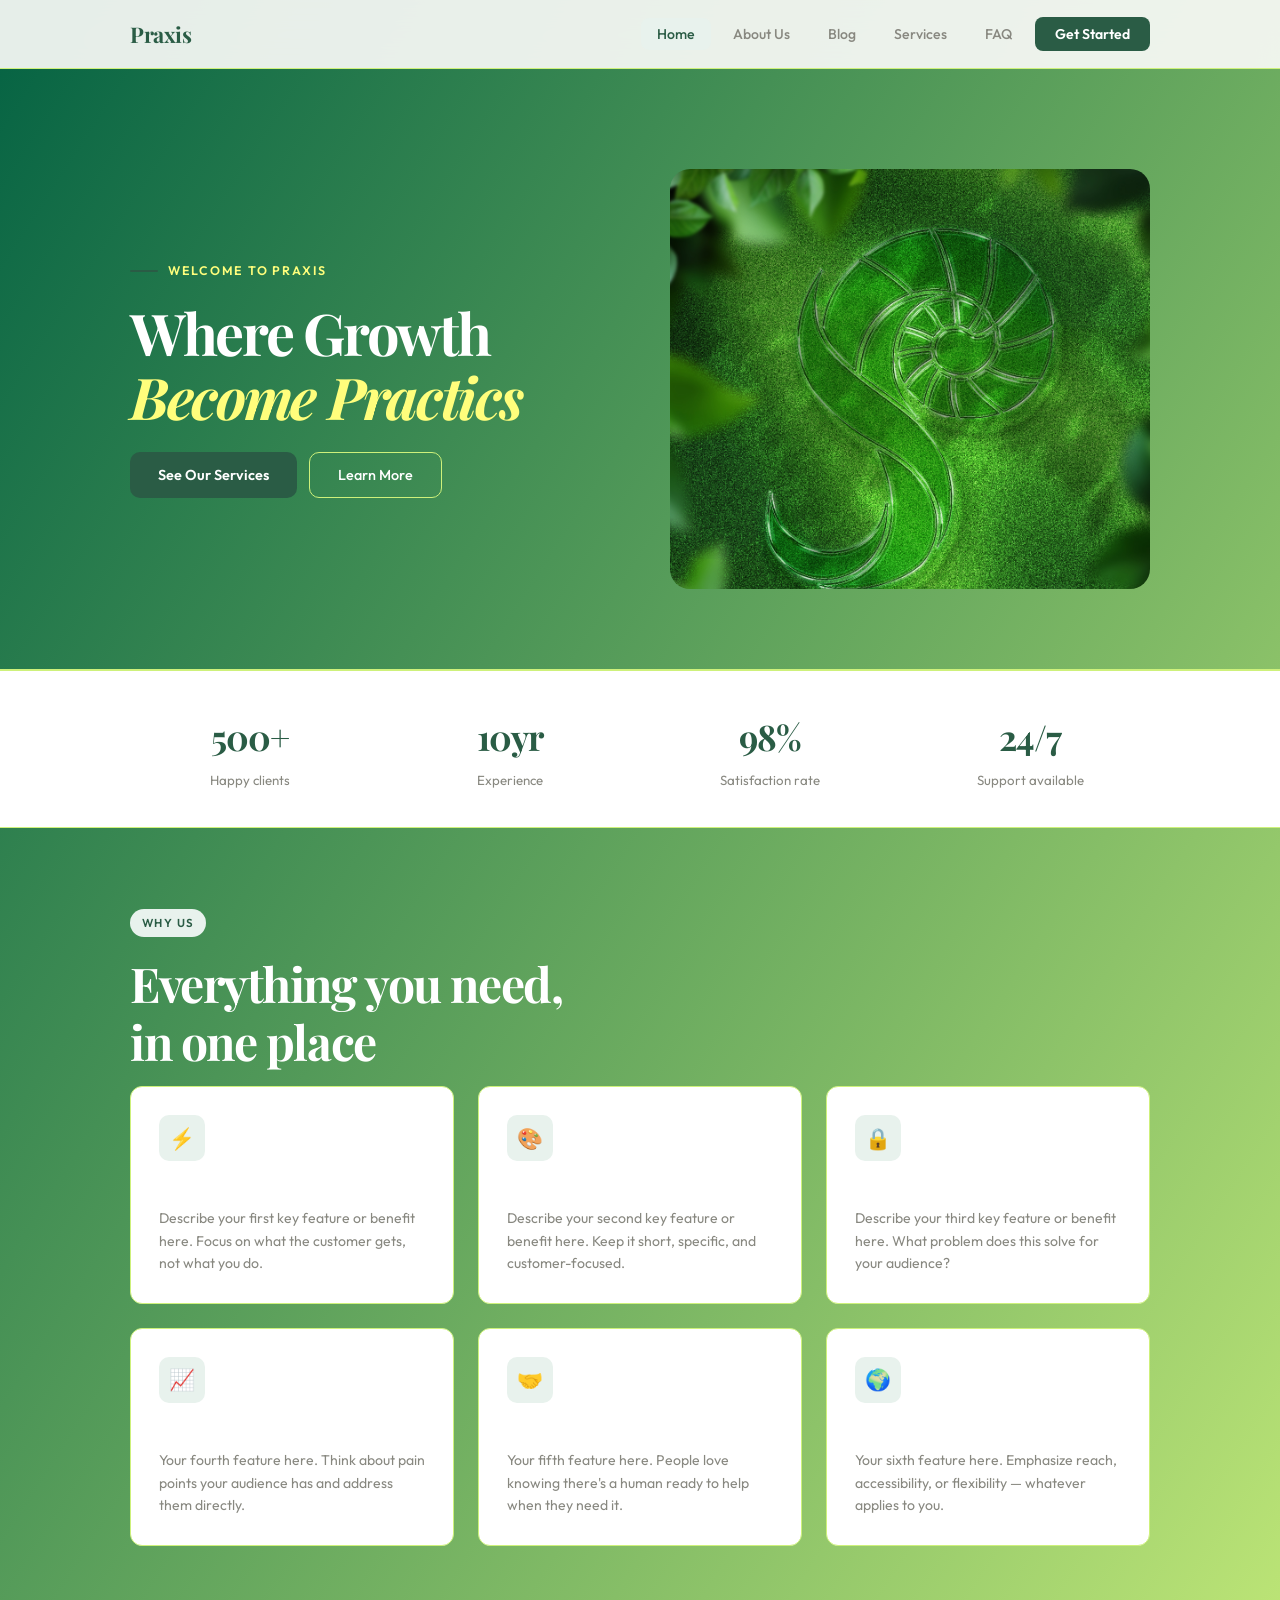
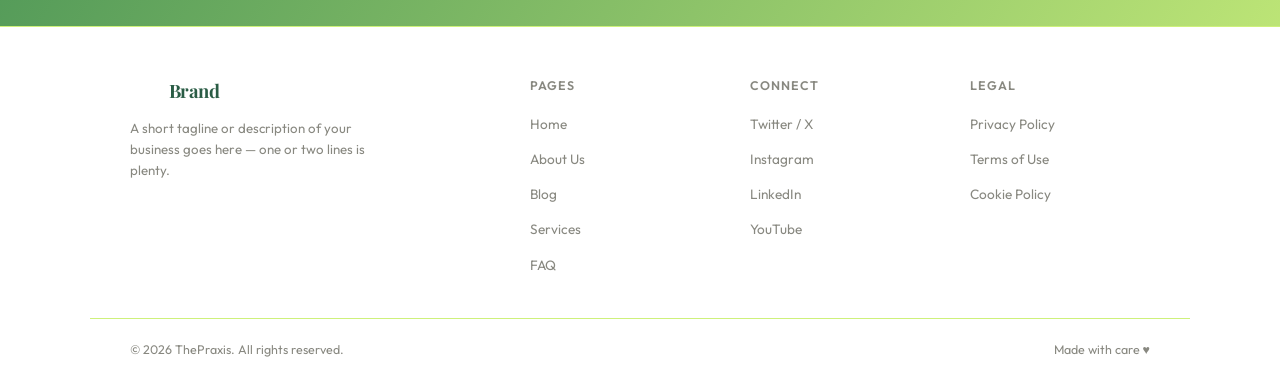
==== index.html @ 830e6081 "update the name and add js file" ====
<!DOCTYPE html>
<html lang="en">
<head>
  <meta charset="UTF-8" />
  <meta name="viewport" content="width=device-width, initial-scale=1.0" />
  <title>Praxis</title>
  <link rel="stylesheet" href="home.css">
  <link href="https://fonts.googleapis.com/css2?family=Playfair+Display:wght@400;600;700&family=Outfit:wght@300;400;500;600&display=swap" rel="stylesheet" />
</head>
<body>

<!--Nav Bar-->
<nav>
  <div class="nav-inner">
    <div class="logo"><span>Praxis</span></div>

    <ul class="nav-links">
      <li><button onclick="showPage('home')" class="active" id="nav-home">Home</button></li>
      <li><button onclick="showPage('about')" id="nav-about">About Us</button></li>
      <li><button onclick="showPage('blog')" id="nav-blog">Blog</button></li>
      <li><button onclick="showPage('services')" id="nav-services">Services</button></li>
      <li><button onclick="showPage('faq')" id="nav-faq">FAQ</button></li>
      <li><button class="nav-cta">Get Started</button></li>
    </ul>

    <button class="hamburger" onclick="toggleMenu(this)">
      <span></span><span></span><span></span>
    </button>
  </div>
</nav>

<!--Homepage-->
<div class="page active" id="page-home">

  <!--First half of the page -->
  <div class="hero">
    <div>
      <div class="hero-eyebrow animate-in">Welcome to Praxis</div>
      <h1 class="animate-in"> Where Growth <em> Become Practics</em></h1>
      <div class="hero-actions animate-in">
        <button class="btn-primary" onclick="showPage('services')">See Our Services</button>
        <button class="btn-secondary" onclick="showPage('about')">Learn More</button>
      </div>
    </div>
    <div class="hero-visual animate-in"></div>
  </div>

  <hr class="divider" />

  <!-- Random stats maybe??? -->
  <div class="stats-strip">
    <div class="stats-inner"> 
      <div><div class="stat-num">500+</div><div class="stat-label">Happy clients</div></div>
      <div><div class="stat-num">10yr</div><div class="stat-label">Experience</div></div>
      <div><div class="stat-num">98%</div><div class="stat-label">Satisfaction rate</div></div>
      <div><div class="stat-num">24/7</div><div class="stat-label">Support available</div></div>
    </div>
  </div>

  <!-- Features -->
  <div class="section">
    <div class="section-label">Why us</div>
    <h2 class="section-title">Everything you need,<br>in one place</h2>
    

    <div class="features-grid">
      <div class="feature-card">
        <div class="feature-icon">⚡</div>
        <h3>Fast & Reliable</h3>
        <p>Describe your first key feature or benefit here. Focus on what the customer gets, not what you do.</p>
      </div>
      <div class="feature-card">
        <div class="feature-icon">🎨</div>
        <h3>Beautifully Crafted</h3>
        <p>Describe your second key feature or benefit here. Keep it short, specific, and customer-focused.</p>
      </div>
      <div class="feature-card">
        <div class="feature-icon">🔒</div>
        <h3>Secure & Trusted</h3>
        <p>Describe your third key feature or benefit here. What problem does this solve for your audience?</p>
      </div>
      <div class="feature-card">
        <div class="feature-icon">📈</div>
        <h3>Built to Scale</h3>
        <p>Your fourth feature here. Think about pain points your audience has and address them directly.</p>
      </div>
      <div class="feature-card">
        <div class="feature-icon">🤝</div>
        <h3>Personal Support</h3>
        <p>Your fifth feature here. People love knowing there's a human ready to help when they need it.</p>
      </div>
      <div class="feature-card">
        <div class="feature-icon">🌍</div>
        <h3>Available Anywhere</h3>
        <p>Your sixth feature here. Emphasize reach, accessibility, or flexibility — whatever applies to you.</p>
      </div>
    </div>
  </div>

</div>

<!--About Page-->
<div class="page" id="page-about">

  <div class="about-hero">
    <div class="about-visual animate-in">👋</div>
    <div class="about-text">
      <div class="section-label animate-in">Our story</div>
      <h2 class="animate-in">We're a team that cares about doing great work</h2>
      <p class="animate-in">This is where you tell your story. Who are you, what do you believe in, and why did you start this? Be genuine — people connect with real stories more than polished corporate copy.</p>
      <p class="animate-in">Add another paragraph here with more depth. Talk about your journey, your mission, or what drives your team every day. This is your chance to build trust.</p>
      <button class="btn-primary animate-in" onclick="showPage('services')">See What We Offer →</button>
    </div>
  </div>

  <hr class="divider" />

  <div class="section">
    <div class="section-label">What we stand for</div>
    <h2 class="section-title">Our values</h2>
    <p class="section-sub">These are the principles that guide every decision we make and every project we take on.</p>

    <div class="values-grid">
      <div class="value-card">
        <h4>🌱 Value One</h4>
        <p>Describe this core value and what it means in practice for your team and your clients. Keep it authentic.</p>
      </div>
      <div class="value-card">
        <h4>💡 Value Two</h4>
        <p>Describe this core value and what it means in practice for your team and your clients. Keep it authentic.</p>
      </div>
      <div class="value-card">
        <h4>🤲 Value Three</h4>
        <p>Describe this core value and what it means in practice for your team and your clients. Keep it authentic.</p>
      </div>
      <div class="value-card">
        <h4>🔥 Value Four</h4>
        <p>Describe this core value and what it means in practice for your team and your clients. Keep it authentic.</p>
      </div>
    </div>
  </div>

  <hr class="divider" />

  <div class="section">
    <div class="section-label">The people</div>
    <h2 class="section-title">Meet the team</h2>
    <p class="section-sub">Real humans who are passionate about what they do. Add or remove cards to match your team size.</p>

    <div class="team-grid">
      <div class="team-card">
        <div class="team-avatar">👤</div>
        <div class="team-name">Your Name</div>
        <div class="team-role">Founder & CEO</div>
        <div class="team-bio">A short sentence or two about this person — their background, what they bring to the team.</div>
      </div>
      <div class="team-card">
        <div class="team-avatar">👤</div>
        <div class="team-name">Team Member</div>
        <div class="team-role">Head of Design</div>
        <div class="team-bio">A short sentence or two about this person — their background, what they bring to the team.</div>
      </div>
      <div class="team-card">
        <div class="team-avatar">👤</div>
        <div class="team-name">Team Member</div>
        <div class="team-role">Lead Developer</div>
        <div class="team-bio">A short sentence or two about this person — their background, what they bring to the team.</div>
      </div>
    </div>
  </div>

</div>

<!--Blog section -->
<div class="page" id="page-blog">
  <div class="section">
    <div class="section-label animate-in">From the blog</div>
    <h2 class="section-title animate-in">Latest articles</h2>
    <p class="section-sub animate-in">Thoughts, guides, and updates from our team. Replace these with your real posts.</p>

    <div class="blog-grid">
      <div class="blog-card">
        <div class="blog-thumb g1">✍️</div>
        <div class="blog-content">
          <div class="blog-tag">Category</div>
          <div class="blog-title">Your first blog post title goes right here</div>
          <div class="blog-excerpt">A short excerpt that gives the reader a preview of what they'll learn. Make it enticing — one or two sentences.</div>
          <div class="blog-meta">
            <span>Jan 12, 2026</span>
            <a href="#" class="read-more">Read more →</a>
          </div>
        </div>
      </div>
      <div class="blog-card">
        <div class="blog-thumb g2">💡</div>
        <div class="blog-content">
          <div class="blog-tag">Tips</div>
          <div class="blog-title">A second article with a compelling headline</div>
          <div class="blog-excerpt">Draw the reader in with a short, punchy preview. What will they take away from this post?</div>
          <div class="blog-meta">
            <span>Jan 5, 2026</span>
            <a href="#" class="read-more">Read more →</a>
          </div>
        </div>
      </div>
      <div class="blog-card">
        <div class="blog-thumb g3">🚀</div>
        <div class="blog-content">
          <div class="blog-tag">News</div>
          <div class="blog-title">Third post — keep headlines under 10 words</div>
          <div class="blog-excerpt">Short excerpts work best. Give just enough info to spark curiosity and earn the click.</div>
          <div class="blog-meta">
            <span>Dec 28, 2025</span>
            <a href="#" class="read-more">Read more →</a>
          </div>
        </div>
      </div>
      <div class="blog-card">
        <div class="blog-thumb g4">🎯</div>
        <div class="blog-content">
          <div class="blog-tag">Guide</div>
          <div class="blog-title">A fourth article you can customize freely</div>
          <div class="blog-excerpt">Add as many blog cards as you need. Duplicate the HTML block above and change the content.</div>
          <div class="blog-meta">
            <span>Dec 15, 2025</span>
            <a href="#" class="read-more">Read more →</a>
          </div>
        </div>
      </div>
      <div class="blog-card">
        <div class="blog-thumb g5">📖</div>
        <div class="blog-content">
          <div class="blog-tag">Story</div>
          <div class="blog-title">Fifth post — share something valuable here</div>
          <div class="blog-excerpt">The best blog content teaches something, tells a story, or solves a real problem your audience has.</div>
          <div class="blog-meta">
            <span>Nov 30, 2025</span>
            <a href="#" class="read-more">Read more →</a>
          </div>
        </div>
      </div>
      <div class="blog-card">
        <div class="blog-thumb g6">🌐</div>
        <div class="blog-content">
          <div class="blog-tag">Insights</div>
          <div class="blog-title">Sixth post to round out the grid nicely</div>
          <div class="blog-excerpt">Six cards fill the grid perfectly in three columns. Add more below if your blog grows.</div>
          <div class="blog-meta">
            <span>Nov 18, 2025</span>
            <a href="#" class="read-more">Read more →</a>
          </div>
        </div>
      </div>
    </div>
  </div>
</div>

<!--Services -->
<div class="page" id="page-services">
  <div class="section">
    <div class="section-label animate-in">What we do</div>
    <h2 class="section-title animate-in">Our services</h2>
    <p class="section-sub animate-in">Add, remove, or rename these service cards to match what you actually offer.</p>

    <div class="services-grid" style="margin-bottom: 70px;">
      <div class="service-card">
        <div class="service-icon">🎨</div>
        <div class="service-info">
          <h3>Service One</h3>
          <p>Describe this service clearly. What do you do, who is it for, and what result does the client get? One to three sentences works well here.</p>
          <a href="#" class="service-link">Learn more →</a>
        </div>
      </div>
      <div class="service-card">
        <div class="service-icon">💻</div>
        <div class="service-info">
          <h3>Service Two</h3>
          <p>Describe this service clearly. What do you do, who is it for, and what result does the client get? One to three sentences works well here.</p>
          <a href="#" class="service-link">Learn more →</a>
        </div>
      </div>
      <div class="service-card">
        <div class="service-icon">📊</div>
        <div class="service-info">
          <h3>Service Three</h3>
          <p>Describe this service clearly. What do you do, who is it for, and what result does the client get? One to three sentences works well here.</p>
          <a href="#" class="service-link">Learn more →</a>
        </div>
      </div>
      <div class="service-card">
        <div class="service-icon">🔧</div>
        <div class="service-info">
          <h3>Service Four</h3>
          <p>Describe this service clearly. What do you do, who is it for, and what result does the client get? One to three sentences works well here.</p>
          <a href="#" class="service-link">Learn more →</a>
        </div>
      </div>
    </div>

    <hr class="divider" style="margin-bottom: 60px;" />

    <div class="section-label">Pricing</div>
    <h2 class="section-title">Simple, honest pricing</h2>
    <p class="section-sub">No hidden fees. Pick the plan that fits. Update the prices and features to match your offerings.</p>

    <div class="pricing-grid">
      <div class="pricing-card">
        <div class="plan-name">Starter</div>
        <div class="plan-price">$0</div>
        <div class="plan-period">per month</div>
        <ul class="plan-features">
          <li class="plan-feature">Feature one</li>
          <li class="plan-feature">Feature two</li>
          <li class="plan-feature">Feature three</li>
          <li class="plan-feature">Email support</li>
        </ul>
        <button class="plan-btn plan-btn-outline">Get started free</button>
      </div>
      <div class="pricing-card featured">
        <div class="plan-name">Pro</div>
        <div class="plan-price">$49</div>
        <div class="plan-period">per month</div>
        <ul class="plan-features">
          <li class="plan-feature">Everything in Starter</li>
          <li class="plan-feature">Feature four</li>
          <li class="plan-feature">Feature five</li>
          <li class="plan-feature">Priority support</li>
        </ul>
        <button class="plan-btn plan-btn-white">Start Pro plan</button>
      </div>
      <div class="pricing-card">
        <div class="plan-name">Enterprise</div>
        <div class="plan-price">Custom</div>
        <div class="plan-period">contact us</div>
        <ul class="plan-features">
          <li class="plan-feature">Everything in Pro</li>
          <li class="plan-feature">Custom integrations</li>
          <li class="plan-feature">Dedicated manager</li>
          <li class="plan-feature">SLA guarantee</li>
        </ul>
        <button class="plan-btn plan-btn-outline">Talk to sales</button>
      </div>
    </div>
  </div>
</div>

<!--FAQ -->
<div class="page" id="page-faq">
  <div class="section">
    <div class="section-label animate-in">Got questions?</div>
    <h2 class="section-title animate-in">Frequently asked questions</h2>
    <p class="section-sub animate-in">Add your own questions and answers below. These should address the most common things your audience wants to know.</p>

    <div class="faq-list">
      <div class="faq-item">
        <button class="faq-q" onclick="toggleFaq(this)">
          What is your most frequently asked question?
          <span class="faq-arrow">▼</span>
        </button>
        <div class="faq-a">Write a clear, helpful answer here. Avoid jargon — answer the way you'd explain it to a friend. You can add as much detail as needed, but try to keep answers concise and scannable.</div>
      </div>
      <div class="faq-item">
        <button class="faq-q" onclick="toggleFaq(this)">
          How does your process work from start to finish?
          <span class="faq-arrow">▼</span>
        </button>
        <div class="faq-a">Explain your process step by step here. People want to know what to expect before they commit. A clear process description builds confidence and reduces friction.</div>
      </div>
      <div class="faq-item">
        <button class="faq-q" onclick="toggleFaq(this)">
          What is your pricing and are there any hidden fees?
          <span class="faq-arrow">▼</span>
        </button>
        <div class="faq-a">Be transparent about pricing here. If you have multiple plans, reference the Services page. Mention what's included, what's not, and any common add-ons people ask about.</div>
      </div>
      <div class="faq-item">
        <button class="faq-q" onclick="toggleFaq(this)">
          How long does it typically take to see results?
          <span class="faq-arrow">▼</span>
        </button>
        <div class="faq-a">Set realistic expectations here. Be honest about timelines — over-promising leads to disappointed clients. If it varies, explain what factors affect the timeline.</div>
      </div>
      <div class="faq-item">
        <button class="faq-q" onclick="toggleFaq(this)">
          Do you offer refunds or a satisfaction guarantee?
          <span class="faq-arrow">▼</span>
        </button>
        <div class="faq-a">Clearly state your policy here. A clear, fair refund policy removes a major barrier to purchase. If you offer a guarantee, spell out exactly what it covers.</div>
      </div>
      <div class="faq-item">
        <button class="faq-q" onclick="toggleFaq(this)">
          How can I get in touch with your team?
          <span class="faq-arrow">▼</span>
        </button>
        <div class="faq-a">List your contact options here — email, phone, chat, etc. Include expected response times so people know what to expect. You can also link to a contact form if you have one.</div>
      </div>
    </div>

    <!-- Contact strip -->
    <div class="contact-strip">
      <div>
        <h3>Still have questions?</h3>
        <p>We're happy to help — just send us a message and we'll get back to you quickly.</p>
      </div>
      <a href="mailto:hello@yourdomain.com" class="contact-email">📧 hello@yourdomain.com</a>
    </div>

  </div>
</div>

<!--Header-->
<footer>
  <div class="footer-inner">
    <div class="footer-brand">
      <div class="logo">Your<span>Brand</span></div>
      <p>A short tagline or description of your business goes here — one or two lines is plenty.</p>
    </div>
    <div class="footer-col">
      <h5>Pages</h5>
      <ul>
        <li><button onclick="showPage('home')">Home</button></li>
        <li><button onclick="showPage('about')">About Us</button></li>
        <li><button onclick="showPage('blog')">Blog</button></li>
        <li><button onclick="showPage('services')">Services</button></li>
        <li><button onclick="showPage('faq')">FAQ</button></li>
      </ul>
    </div>
    <div class="footer-col">
      <h5>Connect</h5>
      <ul>
        <li><button>Twitter / X</button></li>
        <li><button>Instagram</button></li>
        <li><button>LinkedIn</button></li>
        <li><button>YouTube</button></li>
      </ul>
    </div>
    <div class="footer-col">
      <h5>Legal</h5>
      <ul>
        <li><button>Privacy Policy</button></li>
        <li><button>Terms of Use</button></li>
        <li><button>Cookie Policy</button></li>
      </ul>
    </div>
  </div>
  <div class="footer-bottom">
    <span>© 2026 ThePraxis. All rights reserved.</span>
    <span>Made with care ♥</span>
  </div>
</footer>
<script src="index.js"></script>
</body>
</html>
---- home.css ----
:root {
    --bg: linear-gradient(to bottom right, #046243, #CEF17B);
    --white: #ffffff;
    --text: #FFF;
    --text-muted: #888880;
    --accent: #2a5c45;
    --accent-light: #e8f2ed;
    --border: #CEF17B;
    --radius: 12px;
    --font-display: 'Playfair Display', Georgia, serif;
    --font-body: 'Outfit', sans-serif;
  }

  *, *::before, *::after { box-sizing: border-box; margin: 0; padding: 0; }
  html { scroll-behavior: smooth; }

  body {
    background: var(--bg);
    color: var(--text);
    font-family: var(--font-body);
    font-weight: 400;
    line-height: 1.7;
    background-size: cover;
    background-repeat: no-repeat;

  }

  a { color: inherit; text-decoration: none; }
  img { max-width: 100%; display: block; }
  button { cursor: pointer; font-family: inherit; border: none; background: none; }

  /* ── PAGE SWITCHING ── */
  .page { display: none; }
  .page.active { display: block; }

  /* ── NAVBAR ── */
  nav {
    position: sticky;
    top: 0;
    z-index: 100;
    background: rgba(250,250,248,.92);
    backdrop-filter: blur(14px);
    border-bottom: 1px solid var(--border);
  }

  .nav-inner {
    max-width: 1100px;
    margin: 0 auto;
    padding: 0 40px;
    height: 68px;
    display: flex;
    align-items: center;
    justify-content: space-between;
  }

  .logo {
    font-family: var(--font-display);
    font-weight: 700;
    font-size: 1.35rem;
    color: var(--text);
    letter-spacing: -0.02em;
  }
  .logo span { color: var(--accent); }

  .nav-links {
    display: flex;
    align-items: center;
    gap: 6px;
    list-style: none;
  }

  .nav-links li button {
    font-family: var(--font-body);
    font-size: 0.88rem;
    font-weight: 500;
    color: var(--text-muted);
    padding: 7px 16px;
    border-radius: 8px;
    transition: all .18s;
  }
  .nav-links li button:hover { color: var(--text); background: var(--border); }
  .nav-links li button.active { color: var(--accent); background: var(--accent-light); }

  .nav-cta {
    background: var(--accent) !important;
    color: #fff !important;
    border-radius: 8px;
    padding: 8px 20px !important;
    font-weight: 600 !important;
    transition: opacity .18s !important;
  }
  .nav-cta:hover { opacity: .85; background: var(--accent) !important; }

  /* Hamburger (mobile) */
  .hamburger {
    display: none;
    flex-direction: column;
    gap: 5px;
    padding: 6px;
  }
  .hamburger span {
    display: block;
    width: 22px;
    height: 2px;
    background: var(--text);
    border-radius: 2px;
    transition: all .2s;
  }

  /* ── SHARED SECTION STYLES ── */
  .section {
    max-width: 1100px;
    margin: 0 auto;
    padding: 80px 40px;
  }

  .section-label {
    display: inline-block;
    font-size: 0.72rem;
    font-weight: 600;
    letter-spacing: .12em;
    text-transform: uppercase;
    color: var(--accent);
    background: var(--accent-light);
    padding: 4px 12px;
    border-radius: 99px;
    margin-bottom: 18px;
  }

  h1, h2, h3 { font-family: var(--font-display); line-height: 1.2; }

  .section-title {
    font-size: clamp(2rem, 4vw, 3rem);
    font-weight: 700;
    letter-spacing: -0.03em;
    margin-bottom: 16px;
  }

  .section-sub {
    font-size: 1.05rem;
    color: var(--text-muted);
    max-width: 520px;
    margin-bottom: 52px;
  }

  .divider {
    border: none;
    border-top: 1px solid var(--border);
    margin: 0;
  }

  /* HOME PAGE*/

  /* Hero */
  .hero {
    max-width: 1100px;
    margin: 0 auto;
    padding: 100px 40px 80px;
    display: grid;
    grid-template-columns: 1fr 1fr;
    gap: 60px;
    align-items: center;
    /*background-image: url("background.jpg");
    background-size: cover;
    background-repeat: repeat;*/
  }

  .hero-eyebrow {
    font-size: 0.78rem;
    font-weight: 600;
    letter-spacing: .14em;
    text-transform: uppercase;
    color: #FFFE7C;
    margin-bottom: 20px;
    display: flex;
    align-items: center;
    gap: 10px;
  }
  .hero-eyebrow::before {
    content: '';
    display: block;
    width: 28px;
    height: 2px;
    background: var(--accent);
    border-radius: 2px;
  }

  .hero h1 {
    font-size: clamp(2.4rem, 5vw, 3.6rem);
    letter-spacing: -0.04em;
    margin-bottom: 24px;
    line-height: 1.1;
  }

  .hero h1 em {
    font-style: italic;
    color: #FFFE7C;
  }

  .hero-desc {
    font-size: 1.05rem;
    color: var(--text-muted);
    margin-bottom: 36px;
    max-width: 440px;
  }

  .hero-actions { display: flex; gap: 12px; flex-wrap: wrap; }

  .btn-primary {
    background: var(--accent);
    color: #fff;
    border-radius: 10px;
    padding: 13px 28px;
    font-size: 0.9rem;
    font-weight: 600;
    transition: opacity .18s, transform .15s;
  }
  .btn-primary:hover { opacity: .88; transform: translateY(-1px); }

  .btn-secondary {
    background: transparent;
    color: var(--text);
    border: 1px solid var(--border);
    border-radius: 10px;
    padding: 13px 28px;
    font-size: 0.9rem;
    font-weight: 500;
    transition: border-color .18s, background .18s;
  }
  .btn-secondary:hover { border-color: var(--accent); background: var(--accent-light); }

  .hero-visual {
    background: url("AVATAR.jpg");
    border-radius: 20px;
    height: 420px;
    display: flex;
    align-items: center;
    justify-content: center;
    font-size: 4rem;
    position: relative;
    overflow: hidden;
    background-size: cover;
  }
  .hero-visual::before {
    content: '';
    position: absolute;
    width: 200px; height: 200px;
    background: rgba(42,92,69,.08);
    border-radius: 50%;
    top: -40px; right: -40px;
  }
  .hero-visual::after {
    content: '';
    position: absolute;
    width: 120px; height: 120px;
    background: rgba(42,92,69,.06);
    border-radius: 50%;
    bottom: 30px; left: -20px;
  }

  /* Stats strip */
  .stats-strip {
    border-top: 1px solid var(--border);
    border-bottom: 1px solid var(--border);
    background: var(--white);
  }
  .stats-inner {
    max-width: 1100px;
    margin: 0 auto;
    padding: 36px 40px;
    display: grid;
    grid-template-columns: repeat(4, 1fr);
    gap: 20px;
    text-align: center;
  }
  .stat-num {
    font-family: var(--font-display);
    font-size: 2.2rem;
    font-weight: 700;
    color: var(--accent);
    letter-spacing: -0.03em;
  }
  .stat-label { font-size: 0.83rem; color: var(--text-muted); margin-top: 2px; }

  /* Features grid */
  .features-grid {
    display: grid;
    grid-template-columns: repeat(3, 1fr);
    gap: 24px;
  }
  .feature-card {
    background: var(--white);
    border: 1px solid var(--border);
    border-radius: var(--radius);
    padding: 28px;
    transition: box-shadow .2s, transform .18s;
  }
  .feature-card:hover { box-shadow: 0 8px 30px rgba(0,0,0,.06); transform: translateY(-2px); }
  .feature-icon {
    width: 46px; height: 46px;
    background: var(--accent-light);
    border-radius: 10px;
    display: flex; align-items: center; justify-content: center;
    font-size: 1.3rem;
    margin-bottom: 18px;
  }
  .feature-card h3 { font-size: 1.05rem; margin-bottom: 8px; }
  .feature-card p { font-size: 0.88rem; color: var(--text-muted); line-height: 1.6; }

  /* ─────────────────────────────────────────
     ABOUT PAGE
  ───────────────────────────────────────── */
  .about-hero {
    max-width: 1100px;
    margin: 0 auto;
    padding: 80px 40px 60px;
    display: grid;
    grid-template-columns: 1fr 1fr;
    gap: 70px;
    align-items: center;
  }
  .about-visual {
    background: linear-gradient(160deg, #e8f2ed, #f5f0e8);
    border-radius: 20px;
    height: 380px;
    display: flex; align-items: center; justify-content: center;
    font-size: 4rem;
  }
  .about-text h2 { font-size: 2.5rem; margin-bottom: 20px; letter-spacing: -0.03em; }
  .about-text p { color: var(--text-muted); margin-bottom: 16px; font-size: 0.96rem; }

  .values-grid {
    display: grid;
    grid-template-columns: repeat(2, 1fr);
    gap: 20px;
  }
  .value-card {
    background: var(--white);
    border: 1px solid var(--border);
    border-radius: var(--radius);
    padding: 24px;
  }
  .value-card h4 { font-family: var(--font-display); font-size: 1rem; margin-bottom: 8px; }
  .value-card p { font-size: 0.84rem; color: var(--text-muted); line-height: 1.6; }

  /* Team */
  .team-grid {
    display: grid;
    grid-template-columns: repeat(3, 1fr);
    gap: 24px;
  }
  .team-card {
    text-align: center;
    background: var(--white);
    border: 1px solid var(--border);
    border-radius: var(--radius);
    padding: 32px 24px;
    transition: box-shadow .2s;
  }
  .team-card:hover { box-shadow: 0 6px 24px rgba(0,0,0,.06); }
  .team-avatar {
    width: 80px; height: 80px;
    border-radius: 50%;
    background: linear-gradient(135deg, var(--accent-light), #f0ede8);
    display: flex; align-items: center; justify-content: center;
    font-size: 2rem;
    margin: 0 auto 16px;
  }
  .team-name { font-family: var(--font-display); font-size: 1.05rem; margin-bottom: 4px; }
  .team-role { font-size: 0.8rem; color: var(--accent); font-weight: 500; margin-bottom: 10px; }
  .team-bio { font-size: 0.82rem; color: var(--text-muted); }

  /* ─────────────────────────────────────────
     BLOG PAGE
  ───────────────────────────────────────── */
  .blog-grid {
    display: grid;
    grid-template-columns: repeat(3, 1fr);
    gap: 28px;
  }
  .blog-card {
    background: var(--white);
    border: 1px solid var(--border);
    border-radius: var(--radius);
    overflow: hidden;
    transition: box-shadow .2s, transform .18s;
  }
  .blog-card:hover { box-shadow: 0 8px 32px rgba(0,0,0,.07); transform: translateY(-3px); }
  .blog-thumb {
    height: 180px;
    display: flex; align-items: center; justify-content: center;
    font-size: 2.5rem;
  }
  .blog-thumb.g1 { background: linear-gradient(135deg, #e8f2ed, #d0e8da); }
  .blog-thumb.g2 { background: linear-gradient(135deg, #f0ede8, #e8ddd0); }
  .blog-thumb.g3 { background: linear-gradient(135deg, #e8ecf2, #d0daea); }
  .blog-thumb.g4 { background: linear-gradient(135deg, #f2e8ee, #ead0dc); }
  .blog-thumb.g5 { background: linear-gradient(135deg, #f2f0e8, #e8e2d0); }
  .blog-thumb.g6 { background: linear-gradient(135deg, #e8f2f2, #d0e4e8); }
  .blog-content { padding: 22px; }
  .blog-tag {
    font-size: 0.7rem;
    font-weight: 600;
    letter-spacing: .08em;
    text-transform: uppercase;
    color: var(--accent);
    margin-bottom: 8px;
  }
  .blog-title {
    font-family: var(--font-display);
    font-size: 1.05rem;
    margin-bottom: 10px;
    line-height: 1.3;
  }
  .blog-excerpt { font-size: 0.83rem; color: var(--text-muted); margin-bottom: 16px; }
  .blog-meta {
    display: flex;
    align-items: center;
    justify-content: space-between;
    font-size: 0.76rem;
    color: var(--text-muted);
    border-top: 1px solid var(--border);
    padding-top: 14px;
  }
  .read-more {
    color: var(--accent);
    font-weight: 600;
    font-size: 0.8rem;
    transition: gap .15s;
    display: flex; gap: 4px; align-items: center;
  }
  .read-more:hover { gap: 8px; }

  /* ─────────────────────────────────────────
     SERVICES PAGE
  ───────────────────────────────────────── */
  .services-grid {
    display: grid;
    grid-template-columns: repeat(2, 1fr);
    gap: 24px;
  }
  .service-card {
    background: var(--white);
    border: 1px solid var(--border);
    border-radius: var(--radius);
    padding: 32px;
    display: flex;
    gap: 22px;
    align-items: flex-start;
    transition: box-shadow .2s, transform .18s;
  }
  .service-card:hover { box-shadow: 0 8px 28px rgba(0,0,0,.06); transform: translateY(-2px); }
  .service-icon {
    width: 52px; height: 52px;
    background: var(--accent-light);
    border-radius: 12px;
    display: flex; align-items: center; justify-content: center;
    font-size: 1.5rem;
    flex-shrink: 0;
  }
  .service-info h3 { font-size: 1.05rem; margin-bottom: 8px; }
  .service-info p { font-size: 0.87rem; color: var(--text-muted); line-height: 1.6; margin-bottom: 14px; }
  .service-link { font-size: 0.82rem; color: var(--accent); font-weight: 600; }

  .pricing-grid {
    display: grid;
    grid-template-columns: repeat(3, 1fr);
    gap: 24px;
  }
  .pricing-card {
    background: var(--white);
    border: 1px solid var(--border);
    border-radius: var(--radius);
    padding: 32px 28px;
    text-align: center;
    transition: box-shadow .2s;
  }
  .pricing-card.featured {
    border-color: var(--accent);
    background: var(--accent);
    color: #fff;
  }
  .pricing-card.featured .plan-price,
  .pricing-card.featured .plan-name,
  .pricing-card.featured .plan-desc { color: #fff; }
  .pricing-card.featured .plan-feature { color: rgba(255,255,255,.8); }
  .plan-name { font-size: 0.78rem; font-weight: 600; letter-spacing: .1em; text-transform: uppercase; color: var(--text-muted); margin-bottom: 16px; }
  .plan-price { font-family: var(--font-display); font-size: 2.8rem; font-weight: 700; letter-spacing: -0.04em; margin-bottom: 4px; }
  .plan-period { font-size: 0.8rem; color: var(--text-muted); margin-bottom: 20px; }
  .plan-features { list-style: none; margin-bottom: 28px; }
  .plan-feature { font-size: 0.85rem; color: var(--text-muted); padding: 7px 0; border-bottom: 1px solid var(--border); }
  .pricing-card.featured .plan-feature { border-color: rgba(255,255,255,.2); }
  .plan-btn {
    width: 100%;
    border-radius: 9px;
    padding: 11px;
    font-weight: 600;
    font-size: 0.88rem;
    transition: all .18s;
  }
  .plan-btn-outline { border: 1.5px solid var(--border); color: var(--text); }
  .plan-btn-outline:hover { border-color: var(--accent); color: var(--accent); }
  .plan-btn-white { background: #fff; color: var(--accent); }
  .plan-btn-white:hover { opacity: .9; }

  /* ─────────────────────────────────────────
     FAQ PAGE
  ───────────────────────────────────────── */
  .faq-list { max-width: 700px; }
  .faq-item {
    border: 1px solid var(--border);
    border-radius: var(--radius);
    margin-bottom: 12px;
    background: var(--white);
    overflow: hidden;
    transition: box-shadow .2s;
  }
  .faq-item.open { box-shadow: 0 4px 20px rgba(0,0,0,.06); }
  .faq-q {
    width: 100%;
    text-align: left;
    padding: 20px 24px;
    font-size: 0.95rem;
    font-weight: 500;
    display: flex;
    justify-content: space-between;
    align-items: center;
    gap: 16px;
    color: var(--text);
    transition: color .15s;
  }
  .faq-item.open .faq-q { color: var(--accent); }
  .faq-arrow {
    font-size: 0.8rem;
    color: var(--text-muted);
    transition: transform .25s;
    flex-shrink: 0;
  }
  .faq-item.open .faq-arrow { transform: rotate(180deg); color: var(--accent); }
  .faq-a {
    max-height: 0;
    overflow: hidden;
    transition: max-height .3s ease, padding .25s;
    padding: 0 24px;
    font-size: 0.9rem;
    color: var(--text-muted);
    line-height: 1.7;
  }
  .faq-item.open .faq-a { max-height: 300px; padding: 0 24px 20px; }

  /* Contact strip for FAQ page */
  .contact-strip {
    background: var(--accent);
    border-radius: 16px;
    padding: 52px;
    display: flex;
    align-items: center;
    justify-content: space-between;
    gap: 30px;
    margin-top: 60px;
  }
  .contact-strip h3 { font-family: var(--font-display); font-size: 1.7rem; color: #fff; margin-bottom: 8px; }
  .contact-strip p { color: rgba(255,255,255,.75); font-size: 0.92rem; }
  .contact-email {
    background: #fff;
    color: var(--accent);
    border-radius: 10px;
    padding: 13px 28px;
    font-weight: 700;
    font-size: 0.9rem;
    white-space: nowrap;
    transition: opacity .18s;
  }
  .contact-email:hover { opacity: .88; }

  /* ── FOOTER ── */
  footer {
    border-top: 1px solid var(--border);
    background: var(--white);
  }
  .footer-inner {
    max-width: 1100px;
    margin: 0 auto;
    padding: 48px 40px 32px;
    display: grid;
    grid-template-columns: 2fr 1fr 1fr 1fr;
    gap: 40px;
  }
  .footer-brand .logo { font-size: 1.15rem; margin-bottom: 12px; }
  .footer-brand p { font-size: 0.83rem; color: var(--text-muted); max-width: 240px; line-height: 1.6; }
  .footer-col h5 { font-size: 0.78rem; font-weight: 600; letter-spacing: .08em; text-transform: uppercase; color: var(--text-muted); margin-bottom: 14px; }
  .footer-col ul { list-style: none; }
  .footer-col ul li { margin-bottom: 8px; }
  .footer-col ul li button {
    font-size: 0.85rem;
    color: var(--text-muted);
    transition: color .15s;
  }
  .footer-col ul li button:hover { color: var(--accent); }
  .footer-bottom {
    max-width: 1100px;
    margin: 0 auto;
    padding: 20px 40px;
    border-top: 1px solid var(--border);
    display: flex;
    justify-content: space-between;
    align-items: center;
    font-size: 0.78rem;
    color: var(--text-muted);
  }

  /* ── PAGE ANIMATIONS ── */
  .page.active .animate-in {
    animation: fadeUp .4s ease both;
  }
  .animate-in:nth-child(1) { animation-delay: .05s }
  .animate-in:nth-child(2) { animation-delay: .12s }
  .animate-in:nth-child(3) { animation-delay: .19s }
  .animate-in:nth-child(4) { animation-delay: .26s }
  .animate-in:nth-child(5) { animation-delay: .33s }
  .animate-in:nth-child(6) { animation-delay: .40s }

  @keyframes fadeUp {
    from { opacity: 0; transform: translateY(16px); }
    to   { opacity: 1; transform: translateY(0); }
  }

  /* ── RESPONSIVE ── */
  @media (max-width: 900px) {
    .hero, .about-hero { grid-template-columns: 1fr; }
    .hero-visual, .about-visual { height: 260px; order: -1; }
    .features-grid, .team-grid { grid-template-columns: 1fr 1fr; }
    .blog-grid { grid-template-columns: 1fr 1fr; }
    .services-grid { grid-template-columns: 1fr; }
    .pricing-grid { grid-template-columns: 1fr; }
    .stats-inner { grid-template-columns: repeat(2, 1fr); }
    .footer-inner { grid-template-columns: 1fr 1fr; }
    .contact-strip { flex-direction: column; text-align: center; }
  }
  @media (max-width: 600px) {
    .nav-links { display: none; }
    .hamburger { display: flex; }
    .section { padding: 52px 20px; }
    .hero, .about-hero { padding: 52px 20px; }
    .features-grid, .team-grid, .blog-grid { grid-template-columns: 1fr; }
    .values-grid { grid-template-columns: 1fr; }
    .footer-inner { grid-template-columns: 1fr; padding: 32px 20px; }
    .footer-bottom { flex-direction: column; gap: 8px; text-align: center; }
  }
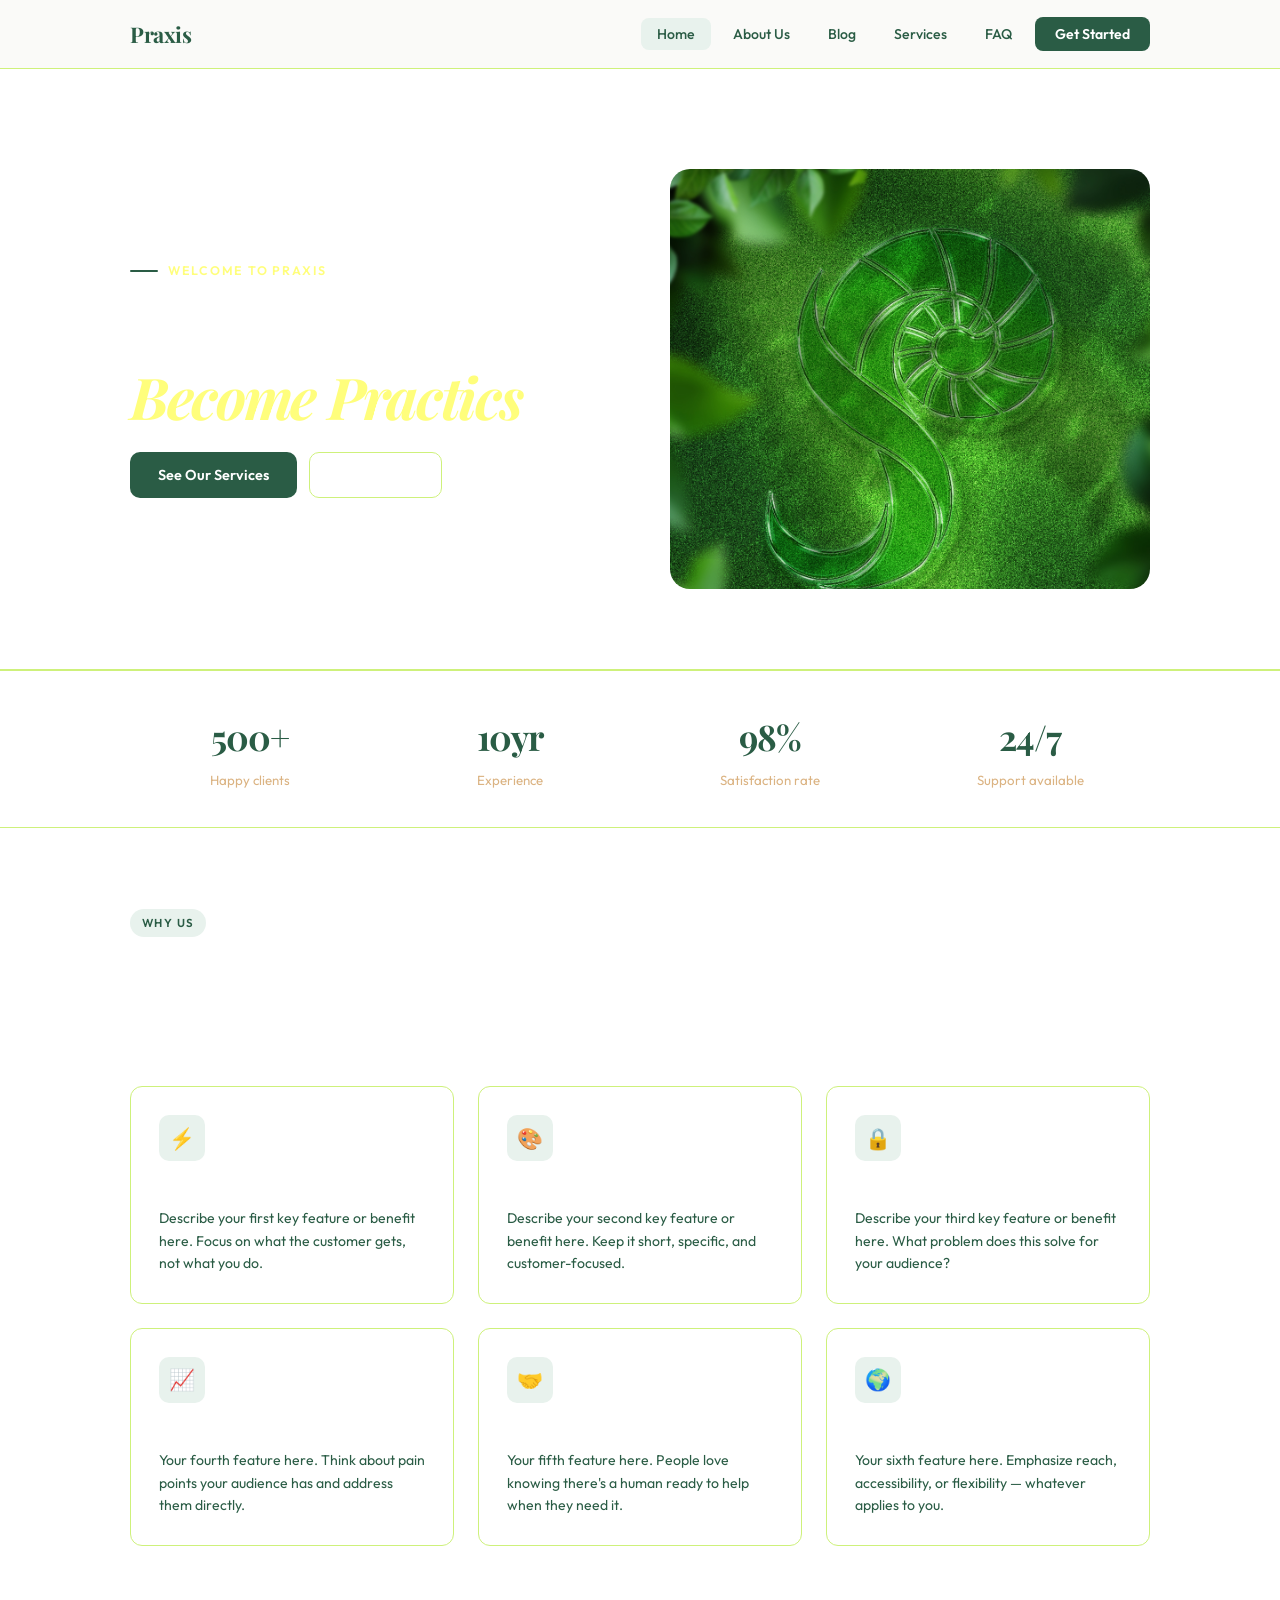
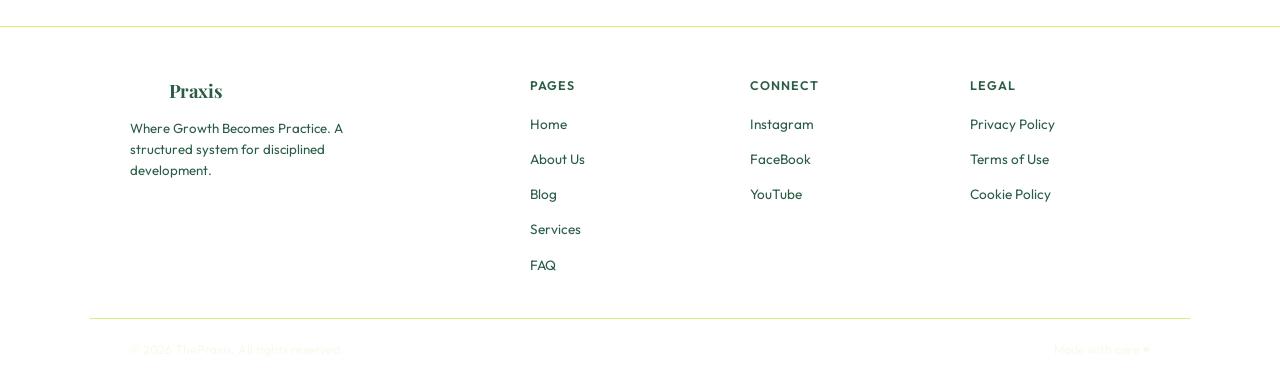
==== commit 5d6d35af: "updating the brand, blog and link facebook to the page" ====
--- a/index.html
+++ b/index.html
@@ -180,11 +180,12 @@
 
     <div class="blog-grid">
       <div class="blog-card">
-        <div class="blog-thumb g1">✍️</div>
-        <div class="blog-content">
-          <div class="blog-tag">Category</div>
+        <div class="blog-thumb g1"></div>
+        <div class="blog-content">
+          <div class="blog-tag">Mentorship</div>
           <div class="blog-title">Your first blog post title goes right here</div>
-          <div class="blog-excerpt">A short excerpt that gives the reader a preview of what they'll learn. Make it enticing — one or two sentences.</div>
+          <div class="blog-excerpt">Tại Praxis, chúng mình tin rằng: Thứ nhiều người đang tìm kiếm không chỉ là thông tin, mà là một không gian đủ an toàn để chia sẻ và nhìn nhận lại những suy tư của chính mình.
+            Circling Mentorship được ra đời để trở thành không gian đó.</div>
           <div class="blog-meta">
             <span>Jan 12, 2026</span>
             <a href="#" class="read-more">Read more →</a>
@@ -192,11 +193,11 @@
         </div>
       </div>
       <div class="blog-card">
-        <div class="blog-thumb g2">💡</div>
-        <div class="blog-content">
-          <div class="blog-tag">Tips</div>
+        <div class="blog-thumb g2"></div>
+        <div class="blog-content">
+          <div class="blog-tag">Skills Set and Core Strength</div>
           <div class="blog-title">A second article with a compelling headline</div>
-          <div class="blog-excerpt">Draw the reader in with a short, punchy preview. What will they take away from this post?</div>
+          <div class="blog-excerpt">Có những vòng lặp. Có những thử thách tưởng chừng đã cũ quay trở lại. Nhưng mỗi lần như vậy không đưa ta về điểm xuất phát,  nó buộc ta phải suy nghĩ rõ ràng hơn, điều chỉnh tốt hơn và trưởng thành sâu sắc hơn.</div>
           <div class="blog-meta">
             <span>Jan 5, 2026</span>
             <a href="#" class="read-more">Read more →</a>
@@ -402,7 +403,7 @@
         <h3>Still have questions?</h3>
         <p>We're happy to help — just send us a message and we'll get back to you quickly.</p>
       </div>
-      <a href="mailto:hello@yourdomain.com" class="contact-email">📧 hello@yourdomain.com</a>
+      <a href="mailto:hello@yourdomain.com" class="contact-email">praxis.officialcommunity@gmail.com</a>
     </div>
 
   </div>
@@ -412,8 +413,8 @@
 <footer>
   <div class="footer-inner">
     <div class="footer-brand">
-      <div class="logo">Your<span>Brand</span></div>
-      <p>A short tagline or description of your business goes here — one or two lines is plenty.</p>
+      <div class="logo">Your<span>Praxis</span></div>
+      <p>Where Growth Becomes Practice. A structured system for disciplined development.</p>
     </div>
     <div class="footer-col">
       <h5>Pages</h5>
@@ -428,9 +429,8 @@
     <div class="footer-col">
       <h5>Connect</h5>
       <ul>
-        <li><button>Twitter / X</button></li>
         <li><button>Instagram</button></li>
-        <li><button>LinkedIn</button></li>
+        <li><button onclick="showLink('https://www.facebook.com/profile.php?id=61588609199906&sk=about')">FaceBook</button></li>
         <li><button>YouTube</button></li>
       </ul>
     </div>
--- a/home.css
+++ b/home.css
@@ -1,8 +1,8 @@
 :root {
-    --bg: linear-gradient(to bottom right, #046243, #CEF17B);
+    --bg: url("background.jpg");
     --white: #ffffff;
     --text: #FFF;
-    --text-muted: #888880;
+    --text-muted: #FBF7EA;
     --accent: #2a5c45;
     --accent-light: #e8f2ed;
     --border: #CEF17B;
@@ -73,7 +73,7 @@
     font-family: var(--font-body);
     font-size: 0.88rem;
     font-weight: 500;
-    color: var(--text-muted);
+    color: #2a5c45;
     padding: 7px 16px;
     border-radius: 8px;
     transition: all .18s;
@@ -280,7 +280,7 @@
     color: var(--accent);
     letter-spacing: -0.03em;
   }
-  .stat-label { font-size: 0.83rem; color: var(--text-muted); margin-top: 2px; }
+  .stat-label { font-size: 0.83rem; color: rgb(219, 179, 130); margin-top: 2px; }
 
   /* Features grid */
   .features-grid {
@@ -305,7 +305,7 @@
     margin-bottom: 18px;
   }
   .feature-card h3 { font-size: 1.05rem; margin-bottom: 8px; }
-  .feature-card p { font-size: 0.88rem; color: var(--text-muted); line-height: 1.6; }
+  .feature-card p { font-size: 0.88rem; color: var(--accent); line-height: 1.6; }
 
   /* ─────────────────────────────────────────
      ABOUT PAGE
@@ -387,12 +387,12 @@
   }
   .blog-card:hover { box-shadow: 0 8px 32px rgba(0,0,0,.07); transform: translateY(-3px); }
   .blog-thumb {
-    height: 180px;
+    height: 200px;
     display: flex; align-items: center; justify-content: center;
     font-size: 2.5rem;
   }
-  .blog-thumb.g1 { background: linear-gradient(135deg, #e8f2ed, #d0e8da); }
-  .blog-thumb.g2 { background: linear-gradient(135deg, #f0ede8, #e8ddd0); }
+  .blog-thumb.g1 { background: url("mentorship.png"); background-size: cover; }
+  .blog-thumb.g2 { background: url("skillset.png"); background-size: cover; }
   .blog-thumb.g3 { background: linear-gradient(135deg, #e8ecf2, #d0daea); }
   .blog-thumb.g4 { background: linear-gradient(135deg, #f2e8ee, #ead0dc); }
   .blog-thumb.g5 { background: linear-gradient(135deg, #f2f0e8, #e8e2d0); }
@@ -412,13 +412,13 @@
     margin-bottom: 10px;
     line-height: 1.3;
   }
-  .blog-excerpt { font-size: 0.83rem; color: var(--text-muted); margin-bottom: 16px; }
+  .blog-excerpt { font-size: 0.83rem; color: var(--accent); margin-bottom: 16px; }
   .blog-meta {
     display: flex;
     align-items: center;
     justify-content: space-between;
     font-size: 0.76rem;
-    color: var(--text-muted);
+    color: brown;
     border-top: 1px solid var(--border);
     padding-top: 14px;
   }
@@ -587,13 +587,13 @@
     gap: 40px;
   }
   .footer-brand .logo { font-size: 1.15rem; margin-bottom: 12px; }
-  .footer-brand p { font-size: 0.83rem; color: var(--text-muted); max-width: 240px; line-height: 1.6; }
-  .footer-col h5 { font-size: 0.78rem; font-weight: 600; letter-spacing: .08em; text-transform: uppercase; color: var(--text-muted); margin-bottom: 14px; }
+  .footer-brand p { font-size: 0.83rem; color: var(--accent); max-width: 240px; line-height: 1.6; }
+  .footer-col h5 { font-size: 0.78rem; font-weight: 600; letter-spacing: .08em; text-transform: uppercase; color: var(--accent); margin-bottom: 14px; }
   .footer-col ul { list-style: none; }
   .footer-col ul li { margin-bottom: 8px; }
   .footer-col ul li button {
     font-size: 0.85rem;
-    color: var(--text-muted);
+    color: var(--accent);
     transition: color .15s;
   }
   .footer-col ul li button:hover { color: var(--accent); }
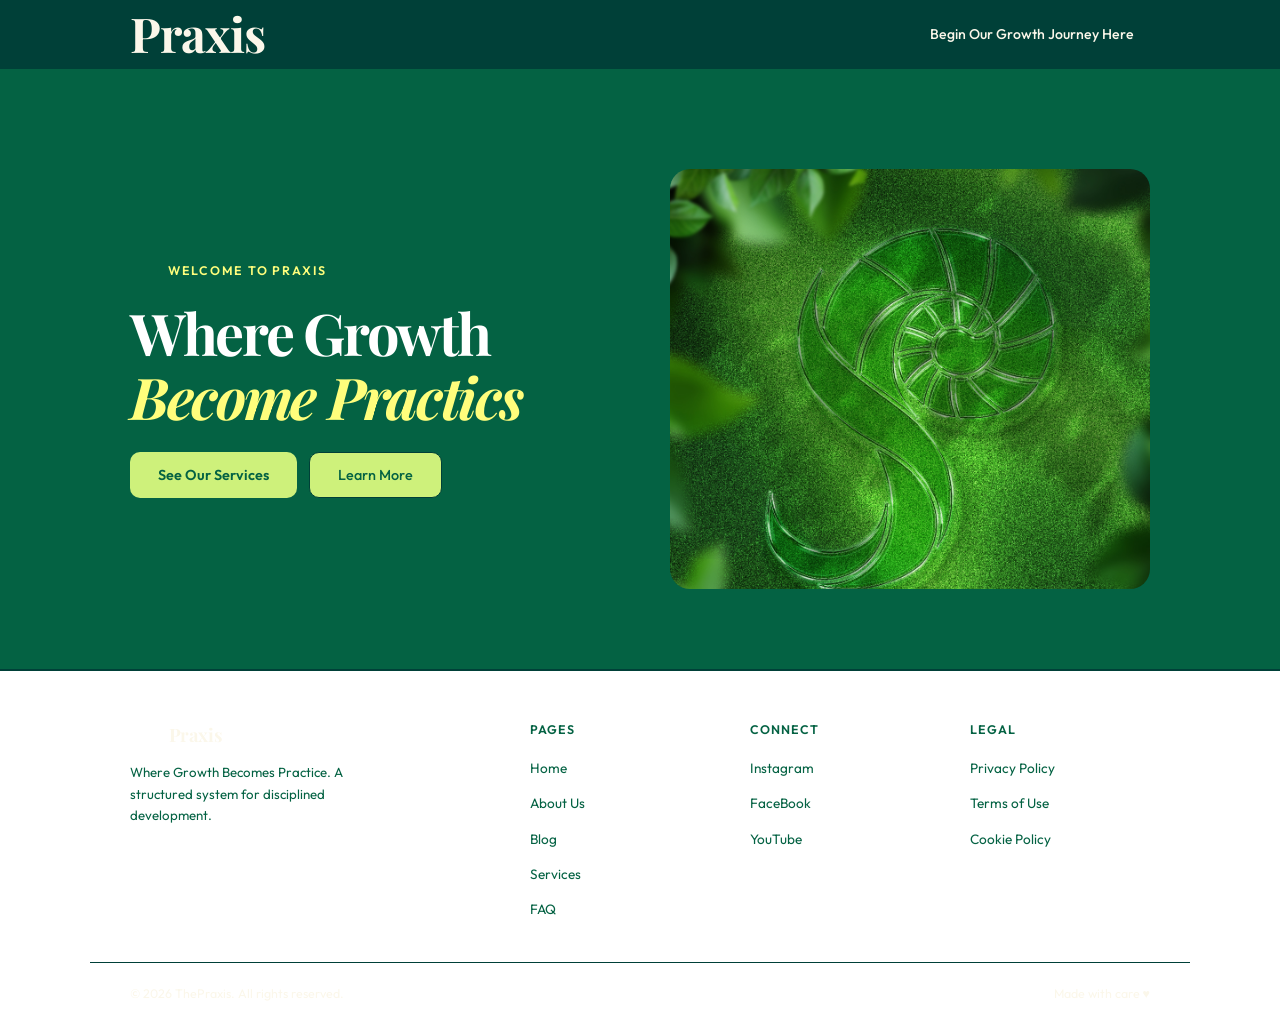
==== commit ef6e21c8: "updating the templates for all the pages to match with the figma reference" ====
--- a/index.html
+++ b/index.html
@@ -15,12 +15,7 @@
     <div class="logo"><span>Praxis</span></div>
 
     <ul class="nav-links">
-      <li><button onclick="showPage('home')" class="active" id="nav-home">Home</button></li>
-      <li><button onclick="showPage('about')" id="nav-about">About Us</button></li>
-      <li><button onclick="showPage('blog')" id="nav-blog">Blog</button></li>
-      <li><button onclick="showPage('services')" id="nav-services">Services</button></li>
-      <li><button onclick="showPage('faq')" id="nav-faq">FAQ</button></li>
-      <li><button class="nav-cta">Get Started</button></li>
+      <li><a href="about.html" class="active" id="nav-home">Begin Our Growth Journey Here</a></li>
     </ul>
 
     <button class="hamburger" onclick="toggleMenu(this)">
@@ -47,369 +42,10 @@
 
   <hr class="divider" />
 
-  <!-- Random stats maybe??? -->
-  <div class="stats-strip">
-    <div class="stats-inner"> 
-      <div><div class="stat-num">500+</div><div class="stat-label">Happy clients</div></div>
-      <div><div class="stat-num">10yr</div><div class="stat-label">Experience</div></div>
-      <div><div class="stat-num">98%</div><div class="stat-label">Satisfaction rate</div></div>
-      <div><div class="stat-num">24/7</div><div class="stat-label">Support available</div></div>
-    </div>
-  </div>
-
   <!-- Features -->
-  <div class="section">
-    <div class="section-label">Why us</div>
-    <h2 class="section-title">Everything you need,<br>in one place</h2>
-    
-
-    <div class="features-grid">
-      <div class="feature-card">
-        <div class="feature-icon">⚡</div>
-        <h3>Fast & Reliable</h3>
-        <p>Describe your first key feature or benefit here. Focus on what the customer gets, not what you do.</p>
-      </div>
-      <div class="feature-card">
-        <div class="feature-icon">🎨</div>
-        <h3>Beautifully Crafted</h3>
-        <p>Describe your second key feature or benefit here. Keep it short, specific, and customer-focused.</p>
-      </div>
-      <div class="feature-card">
-        <div class="feature-icon">🔒</div>
-        <h3>Secure & Trusted</h3>
-        <p>Describe your third key feature or benefit here. What problem does this solve for your audience?</p>
-      </div>
-      <div class="feature-card">
-        <div class="feature-icon">📈</div>
-        <h3>Built to Scale</h3>
-        <p>Your fourth feature here. Think about pain points your audience has and address them directly.</p>
-      </div>
-      <div class="feature-card">
-        <div class="feature-icon">🤝</div>
-        <h3>Personal Support</h3>
-        <p>Your fifth feature here. People love knowing there's a human ready to help when they need it.</p>
-      </div>
-      <div class="feature-card">
-        <div class="feature-icon">🌍</div>
-        <h3>Available Anywhere</h3>
-        <p>Your sixth feature here. Emphasize reach, accessibility, or flexibility — whatever applies to you.</p>
-      </div>
-    </div>
-  </div>
-
+ 
 </div>
 
-<!--About Page-->
-<div class="page" id="page-about">
-
-  <div class="about-hero">
-    <div class="about-visual animate-in">👋</div>
-    <div class="about-text">
-      <div class="section-label animate-in">Our story</div>
-      <h2 class="animate-in">We're a team that cares about doing great work</h2>
-      <p class="animate-in">This is where you tell your story. Who are you, what do you believe in, and why did you start this? Be genuine — people connect with real stories more than polished corporate copy.</p>
-      <p class="animate-in">Add another paragraph here with more depth. Talk about your journey, your mission, or what drives your team every day. This is your chance to build trust.</p>
-      <button class="btn-primary animate-in" onclick="showPage('services')">See What We Offer →</button>
-    </div>
-  </div>
-
-  <hr class="divider" />
-
-  <div class="section">
-    <div class="section-label">What we stand for</div>
-    <h2 class="section-title">Our values</h2>
-    <p class="section-sub">These are the principles that guide every decision we make and every project we take on.</p>
-
-    <div class="values-grid">
-      <div class="value-card">
-        <h4>🌱 Value One</h4>
-        <p>Describe this core value and what it means in practice for your team and your clients. Keep it authentic.</p>
-      </div>
-      <div class="value-card">
-        <h4>💡 Value Two</h4>
-        <p>Describe this core value and what it means in practice for your team and your clients. Keep it authentic.</p>
-      </div>
-      <div class="value-card">
-        <h4>🤲 Value Three</h4>
-        <p>Describe this core value and what it means in practice for your team and your clients. Keep it authentic.</p>
-      </div>
-      <div class="value-card">
-        <h4>🔥 Value Four</h4>
-        <p>Describe this core value and what it means in practice for your team and your clients. Keep it authentic.</p>
-      </div>
-    </div>
-  </div>
-
-  <hr class="divider" />
-
-  <div class="section">
-    <div class="section-label">The people</div>
-    <h2 class="section-title">Meet the team</h2>
-    <p class="section-sub">Real humans who are passionate about what they do. Add or remove cards to match your team size.</p>
-
-    <div class="team-grid">
-      <div class="team-card">
-        <div class="team-avatar">👤</div>
-        <div class="team-name">Your Name</div>
-        <div class="team-role">Founder & CEO</div>
-        <div class="team-bio">A short sentence or two about this person — their background, what they bring to the team.</div>
-      </div>
-      <div class="team-card">
-        <div class="team-avatar">👤</div>
-        <div class="team-name">Team Member</div>
-        <div class="team-role">Head of Design</div>
-        <div class="team-bio">A short sentence or two about this person — their background, what they bring to the team.</div>
-      </div>
-      <div class="team-card">
-        <div class="team-avatar">👤</div>
-        <div class="team-name">Team Member</div>
-        <div class="team-role">Lead Developer</div>
-        <div class="team-bio">A short sentence or two about this person — their background, what they bring to the team.</div>
-      </div>
-    </div>
-  </div>
-
-</div>
-
-<!--Blog section -->
-<div class="page" id="page-blog">
-  <div class="section">
-    <div class="section-label animate-in">From the blog</div>
-    <h2 class="section-title animate-in">Latest articles</h2>
-    <p class="section-sub animate-in">Thoughts, guides, and updates from our team. Replace these with your real posts.</p>
-
-    <div class="blog-grid">
-      <div class="blog-card">
-        <div class="blog-thumb g1"></div>
-        <div class="blog-content">
-          <div class="blog-tag">Mentorship</div>
-          <div class="blog-title">Your first blog post title goes right here</div>
-          <div class="blog-excerpt">Tại Praxis, chúng mình tin rằng: Thứ nhiều người đang tìm kiếm không chỉ là thông tin, mà là một không gian đủ an toàn để chia sẻ và nhìn nhận lại những suy tư của chính mình.
-            Circling Mentorship được ra đời để trở thành không gian đó.</div>
-          <div class="blog-meta">
-            <span>Jan 12, 2026</span>
-            <a href="#" class="read-more">Read more →</a>
-          </div>
-        </div>
-      </div>
-      <div class="blog-card">
-        <div class="blog-thumb g2"></div>
-        <div class="blog-content">
-          <div class="blog-tag">Skills Set and Core Strength</div>
-          <div class="blog-title">A second article with a compelling headline</div>
-          <div class="blog-excerpt">Có những vòng lặp. Có những thử thách tưởng chừng đã cũ quay trở lại. Nhưng mỗi lần như vậy không đưa ta về điểm xuất phát,  nó buộc ta phải suy nghĩ rõ ràng hơn, điều chỉnh tốt hơn và trưởng thành sâu sắc hơn.</div>
-          <div class="blog-meta">
-            <span>Jan 5, 2026</span>
-            <a href="#" class="read-more">Read more →</a>
-          </div>
-        </div>
-      </div>
-      <div class="blog-card">
-        <div class="blog-thumb g3">🚀</div>
-        <div class="blog-content">
-          <div class="blog-tag">News</div>
-          <div class="blog-title">Third post — keep headlines under 10 words</div>
-          <div class="blog-excerpt">Short excerpts work best. Give just enough info to spark curiosity and earn the click.</div>
-          <div class="blog-meta">
-            <span>Dec 28, 2025</span>
-            <a href="#" class="read-more">Read more →</a>
-          </div>
-        </div>
-      </div>
-      <div class="blog-card">
-        <div class="blog-thumb g4">🎯</div>
-        <div class="blog-content">
-          <div class="blog-tag">Guide</div>
-          <div class="blog-title">A fourth article you can customize freely</div>
-          <div class="blog-excerpt">Add as many blog cards as you need. Duplicate the HTML block above and change the content.</div>
-          <div class="blog-meta">
-            <span>Dec 15, 2025</span>
-            <a href="#" class="read-more">Read more →</a>
-          </div>
-        </div>
-      </div>
-      <div class="blog-card">
-        <div class="blog-thumb g5">📖</div>
-        <div class="blog-content">
-          <div class="blog-tag">Story</div>
-          <div class="blog-title">Fifth post — share something valuable here</div>
-          <div class="blog-excerpt">The best blog content teaches something, tells a story, or solves a real problem your audience has.</div>
-          <div class="blog-meta">
-            <span>Nov 30, 2025</span>
-            <a href="#" class="read-more">Read more →</a>
-          </div>
-        </div>
-      </div>
-      <div class="blog-card">
-        <div class="blog-thumb g6">🌐</div>
-        <div class="blog-content">
-          <div class="blog-tag">Insights</div>
-          <div class="blog-title">Sixth post to round out the grid nicely</div>
-          <div class="blog-excerpt">Six cards fill the grid perfectly in three columns. Add more below if your blog grows.</div>
-          <div class="blog-meta">
-            <span>Nov 18, 2025</span>
-            <a href="#" class="read-more">Read more →</a>
-          </div>
-        </div>
-      </div>
-    </div>
-  </div>
-</div>
-
-<!--Services -->
-<div class="page" id="page-services">
-  <div class="section">
-    <div class="section-label animate-in">What we do</div>
-    <h2 class="section-title animate-in">Our services</h2>
-    <p class="section-sub animate-in">Add, remove, or rename these service cards to match what you actually offer.</p>
-
-    <div class="services-grid" style="margin-bottom: 70px;">
-      <div class="service-card">
-        <div class="service-icon">🎨</div>
-        <div class="service-info">
-          <h3>Service One</h3>
-          <p>Describe this service clearly. What do you do, who is it for, and what result does the client get? One to three sentences works well here.</p>
-          <a href="#" class="service-link">Learn more →</a>
-        </div>
-      </div>
-      <div class="service-card">
-        <div class="service-icon">💻</div>
-        <div class="service-info">
-          <h3>Service Two</h3>
-          <p>Describe this service clearly. What do you do, who is it for, and what result does the client get? One to three sentences works well here.</p>
-          <a href="#" class="service-link">Learn more →</a>
-        </div>
-      </div>
-      <div class="service-card">
-        <div class="service-icon">📊</div>
-        <div class="service-info">
-          <h3>Service Three</h3>
-          <p>Describe this service clearly. What do you do, who is it for, and what result does the client get? One to three sentences works well here.</p>
-          <a href="#" class="service-link">Learn more →</a>
-        </div>
-      </div>
-      <div class="service-card">
-        <div class="service-icon">🔧</div>
-        <div class="service-info">
-          <h3>Service Four</h3>
-          <p>Describe this service clearly. What do you do, who is it for, and what result does the client get? One to three sentences works well here.</p>
-          <a href="#" class="service-link">Learn more →</a>
-        </div>
-      </div>
-    </div>
-
-    <hr class="divider" style="margin-bottom: 60px;" />
-
-    <div class="section-label">Pricing</div>
-    <h2 class="section-title">Simple, honest pricing</h2>
-    <p class="section-sub">No hidden fees. Pick the plan that fits. Update the prices and features to match your offerings.</p>
-
-    <div class="pricing-grid">
-      <div class="pricing-card">
-        <div class="plan-name">Starter</div>
-        <div class="plan-price">$0</div>
-        <div class="plan-period">per month</div>
-        <ul class="plan-features">
-          <li class="plan-feature">Feature one</li>
-          <li class="plan-feature">Feature two</li>
-          <li class="plan-feature">Feature three</li>
-          <li class="plan-feature">Email support</li>
-        </ul>
-        <button class="plan-btn plan-btn-outline">Get started free</button>
-      </div>
-      <div class="pricing-card featured">
-        <div class="plan-name">Pro</div>
-        <div class="plan-price">$49</div>
-        <div class="plan-period">per month</div>
-        <ul class="plan-features">
-          <li class="plan-feature">Everything in Starter</li>
-          <li class="plan-feature">Feature four</li>
-          <li class="plan-feature">Feature five</li>
-          <li class="plan-feature">Priority support</li>
-        </ul>
-        <button class="plan-btn plan-btn-white">Start Pro plan</button>
-      </div>
-      <div class="pricing-card">
-        <div class="plan-name">Enterprise</div>
-        <div class="plan-price">Custom</div>
-        <div class="plan-period">contact us</div>
-        <ul class="plan-features">
-          <li class="plan-feature">Everything in Pro</li>
-          <li class="plan-feature">Custom integrations</li>
-          <li class="plan-feature">Dedicated manager</li>
-          <li class="plan-feature">SLA guarantee</li>
-        </ul>
-        <button class="plan-btn plan-btn-outline">Talk to sales</button>
-      </div>
-    </div>
-  </div>
-</div>
-
-<!--FAQ -->
-<div class="page" id="page-faq">
-  <div class="section">
-    <div class="section-label animate-in">Got questions?</div>
-    <h2 class="section-title animate-in">Frequently asked questions</h2>
-    <p class="section-sub animate-in">Add your own questions and answers below. These should address the most common things your audience wants to know.</p>
-
-    <div class="faq-list">
-      <div class="faq-item">
-        <button class="faq-q" onclick="toggleFaq(this)">
-          What is your most frequently asked question?
-          <span class="faq-arrow">▼</span>
-        </button>
-        <div class="faq-a">Write a clear, helpful answer here. Avoid jargon — answer the way you'd explain it to a friend. You can add as much detail as needed, but try to keep answers concise and scannable.</div>
-      </div>
-      <div class="faq-item">
-        <button class="faq-q" onclick="toggleFaq(this)">
-          How does your process work from start to finish?
-          <span class="faq-arrow">▼</span>
-        </button>
-        <div class="faq-a">Explain your process step by step here. People want to know what to expect before they commit. A clear process description builds confidence and reduces friction.</div>
-      </div>
-      <div class="faq-item">
-        <button class="faq-q" onclick="toggleFaq(this)">
-          What is your pricing and are there any hidden fees?
-          <span class="faq-arrow">▼</span>
-        </button>
-        <div class="faq-a">Be transparent about pricing here. If you have multiple plans, reference the Services page. Mention what's included, what's not, and any common add-ons people ask about.</div>
-      </div>
-      <div class="faq-item">
-        <button class="faq-q" onclick="toggleFaq(this)">
-          How long does it typically take to see results?
-          <span class="faq-arrow">▼</span>
-        </button>
-        <div class="faq-a">Set realistic expectations here. Be honest about timelines — over-promising leads to disappointed clients. If it varies, explain what factors affect the timeline.</div>
-      </div>
-      <div class="faq-item">
-        <button class="faq-q" onclick="toggleFaq(this)">
-          Do you offer refunds or a satisfaction guarantee?
-          <span class="faq-arrow">▼</span>
-        </button>
-        <div class="faq-a">Clearly state your policy here. A clear, fair refund policy removes a major barrier to purchase. If you offer a guarantee, spell out exactly what it covers.</div>
-      </div>
-      <div class="faq-item">
-        <button class="faq-q" onclick="toggleFaq(this)">
-          How can I get in touch with your team?
-          <span class="faq-arrow">▼</span>
-        </button>
-        <div class="faq-a">List your contact options here — email, phone, chat, etc. Include expected response times so people know what to expect. You can also link to a contact form if you have one.</div>
-      </div>
-    </div>
-
-    <!-- Contact strip -->
-    <div class="contact-strip">
-      <div>
-        <h3>Still have questions?</h3>
-        <p>We're happy to help — just send us a message and we'll get back to you quickly.</p>
-      </div>
-      <a href="mailto:hello@yourdomain.com" class="contact-email">praxis.officialcommunity@gmail.com</a>
-    </div>
-
-  </div>
-</div>
-
-<!--Header-->
 <footer>
   <div class="footer-inner">
     <div class="footer-brand">
@@ -448,6 +84,10 @@
     <span>Made with care ♥</span>
   </div>
 </footer>
-<script src="index.js"></script>
+<script src="index.html"></script>
 </body>
-</html>+</html>
+  
+
+
+        
--- a/home.css
+++ b/home.css
@@ -1,11 +1,11 @@
 :root {
-    --bg: url("background.jpg");
+    --bg: #004038;
     --white: #ffffff;
     --text: #FFF;
     --text-muted: #FBF7EA;
-    --accent: #2a5c45;
+    --accent: #046243;
     --accent-light: #e8f2ed;
-    --border: #CEF17B;
+    --border: #004038;
     --radius: 12px;
     --font-display: 'Playfair Display', Georgia, serif;
     --font-body: 'Outfit', sans-serif;
@@ -15,7 +15,7 @@
   html { scroll-behavior: smooth; }
 
   body {
-    background: var(--bg);
+    background: var(--accent);
     color: var(--text);
     font-family: var(--font-body);
     font-weight: 400;
@@ -38,7 +38,7 @@
     position: sticky;
     top: 0;
     z-index: 100;
-    background: rgba(250,250,248,.92);
+    background: var(--bg);
     backdrop-filter: blur(14px);
     border-bottom: 1px solid var(--border);
   }
@@ -56,11 +56,11 @@
   .logo {
     font-family: var(--font-display);
     font-weight: 700;
-    font-size: 1.35rem;
+    font-size: 3rem;
     color: var(--text);
     letter-spacing: -0.02em;
   }
-  .logo span { color: var(--accent); }
+  .logo span { color: var(--text-muted); }
 
   .nav-links {
     display: flex;
@@ -69,17 +69,17 @@
     list-style: none;
   }
 
-  .nav-links li button {
+  .nav-links li a {
     font-family: var(--font-body);
     font-size: 0.88rem;
     font-weight: 500;
-    color: #2a5c45;
+    color: var(--text-muted);
     padding: 7px 16px;
     border-radius: 8px;
     transition: all .18s;
   }
   .nav-links li button:hover { color: var(--text); background: var(--border); }
-  .nav-links li button.active { color: var(--accent); background: var(--accent-light); }
+  .nav-links li button.active { color: var(--text); background: var(--accent-light); }
 
   .nav-cta {
     background: var(--accent) !important;
@@ -207,8 +207,8 @@
   .hero-actions { display: flex; gap: 12px; flex-wrap: wrap; }
 
   .btn-primary {
-    background: var(--accent);
-    color: #fff;
+    background: #CEF17B;
+    color: var(--accent);
     border-radius: 10px;
     padding: 13px 28px;
     font-size: 0.9rem;
@@ -218,8 +218,8 @@
   .btn-primary:hover { opacity: .88; transform: translateY(-1px); }
 
   .btn-secondary {
-    background: transparent;
-    color: var(--text);
+    background: #CEF17B;
+    color: var(--accent);
     border: 1px solid var(--border);
     border-radius: 10px;
     padding: 13px 28px;
